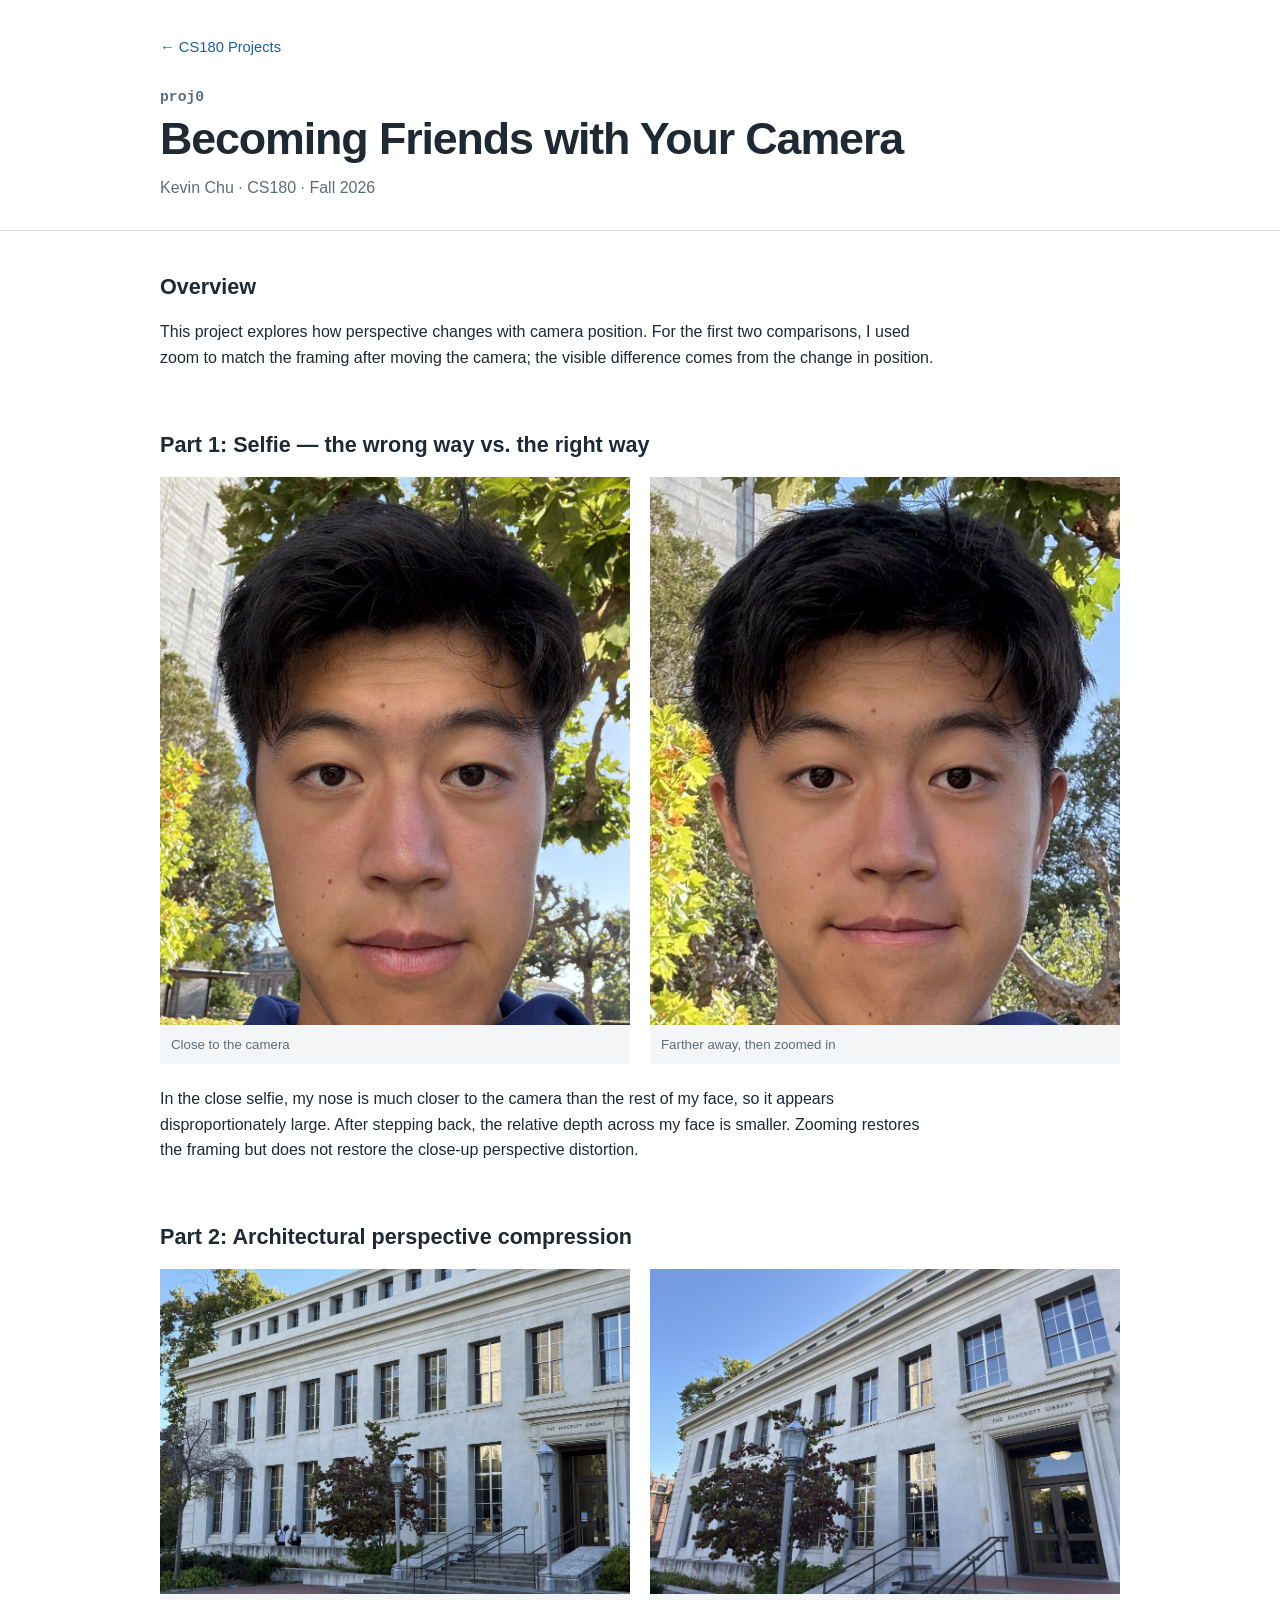
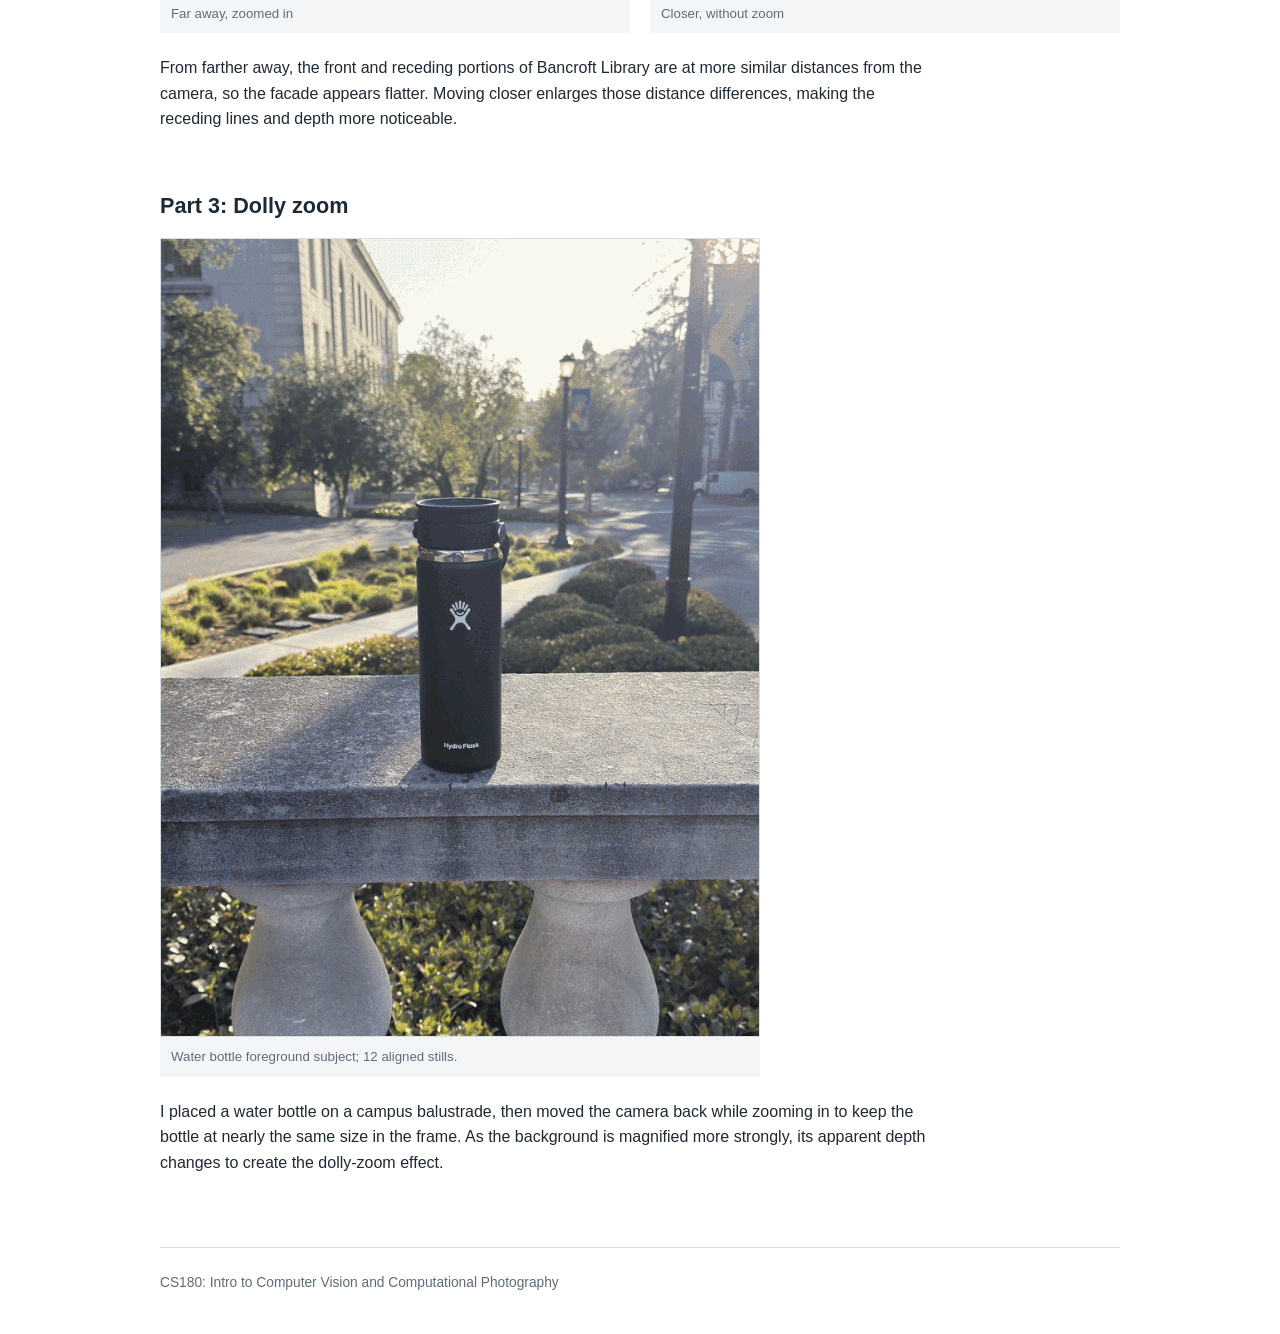
==== docs/proj0/index.html @ b99b8176 "Set up CS180 project hub" ====
<!doctype html>
<html lang="en">
  <head>
    <meta charset="utf-8" />
    <meta name="viewport" content="width=device-width, initial-scale=1" />
    <meta name="description" content="CS180 proj0: perspective, focal length, and the dolly zoom." />
    <title>proj0 | CS180</title>
    <link rel="stylesheet" href="style.css" />
  </head>
  <body>
    <header class="site-header">
      <div class="container">
        <a class="back-link" href="../">← CS180 Projects</a>
        <p class="project-label">proj0</p>
        <h1>Becoming Friends with Your Camera</h1>
        <p class="byline">Kevin Chu · CS180 · Fall 2026</p>
      </div>
    </header>

    <main class="container">
      <section class="overview" aria-labelledby="overview-heading">
        <h2 id="overview-heading">Overview</h2>
        <p>
          This project explores how perspective changes with camera position. For the
          first two comparisons, I used zoom to match the framing after moving the
          camera; the visible difference comes from the change in position.
        </p>
      </section>

      <section aria-labelledby="part1-heading">
        <h2 id="part1-heading">Part 1: Selfie — the wrong way vs. the right way</h2>
        <div class="image-pair selfie-pair">
          <figure>
            <img src="assets/selfie-close.jpg" alt="Close-up selfie taken from a short distance" />
            <figcaption>Close to the camera</figcaption>
          </figure>
          <figure>
            <img src="assets/selfie-far.jpg" alt="Selfie taken farther away and zoomed to match framing" />
            <figcaption>Farther away, then zoomed in</figcaption>
          </figure>
        </div>
        <p>
          In the close selfie, my nose is much closer to the camera than the rest of
          my face, so it appears disproportionately large. After stepping back, the
          relative depth across my face is smaller. Zooming restores the framing but
          does not restore the close-up perspective distortion.
        </p>
      </section>

      <section aria-labelledby="part2-heading">
        <h2 id="part2-heading">Part 2: Architectural perspective compression</h2>
        <div class="image-pair building-pair">
          <figure>
            <img src="assets/building-far.jpg" alt="Bancroft Library photographed from farther away with zoom" loading="lazy" />
            <figcaption>Far away, zoomed in</figcaption>
          </figure>
          <figure>
            <img src="assets/building-near.jpg" alt="Bancroft Library photographed from nearby at a wide angle" loading="lazy" />
            <figcaption>Closer, without zoom</figcaption>
          </figure>
        </div>
        <p>
          From farther away, the front and receding portions of Bancroft Library are
          at more similar distances from the camera, so the facade appears flatter.
          Moving closer enlarges those distance differences, making the receding lines
          and depth more noticeable.
        </p>
      </section>

      <section aria-labelledby="part3-heading">
        <h2 id="part3-heading">Part 3: Dolly zoom</h2>
        <figure class="gif-figure">
          <img
            src="assets/dolly-zoom.gif"
            alt="Animated dolly zoom of a water bottle on a campus balustrade"
            loading="lazy"
          />
          <figcaption>Water bottle foreground subject; 12 aligned stills.</figcaption>
        </figure>
        <p>
          I placed a water bottle on a campus balustrade, then moved the camera back
          while zooming in to keep the bottle at nearly the same size in the frame.
          As the background is magnified more strongly, its apparent depth changes to
          create the dolly-zoom effect.
        </p>
      </section>
    </main>

    <footer class="container">CS180: Intro to Computer Vision and Computational Photography</footer>
  </body>
</html>
---- docs/proj0/style.css ----
:root {
  --ink: #1f2933;
  --muted: #5f6c78;
  --line: #d9dee3;
  --link: #1d5f98;
}

* { box-sizing: border-box; }

body {
  margin: 0;
  color: var(--ink);
  background: #fff;
  font-family: Arial, Helvetica, sans-serif;
  font-size: 16px;
  line-height: 1.6;
}

.container { width: min(960px, calc(100% - 40px)); margin-inline: auto; }
.site-header { padding-block: 34px 30px; border-bottom: 1px solid var(--line); }
.back-link { color: var(--link); font-size: .92rem; text-decoration: none; }
.back-link:hover { text-decoration: underline; }
.project-label { margin: 26px 0 4px; color: var(--muted); font-family: ui-monospace, SFMono-Regular, Menlo, monospace; font-size: .92rem; font-weight: 700; }
h1 { margin: 0; font-size: clamp(2rem, 5vw, 2.8rem); line-height: 1.15; letter-spacing: -.025em; }
.byline { margin: 10px 0 0; color: var(--muted); }
main { padding-block: 42px 72px; }
section + section { margin-top: 60px; }
h2 { margin: 0 0 18px; font-size: 1.35rem; line-height: 1.3; }
p { max-width: 780px; margin: 22px 0 0; }
.overview { margin-top: 0; }
.overview p { margin-top: 0; }
.image-pair { display: grid; grid-template-columns: repeat(2, minmax(0, 1fr)); gap: 20px; }
figure { margin: 0; }
figure img { display: block; width: 100%; background: #f2f3f4; }
.selfie-pair figure { aspect-ratio: 4 / 5; overflow: hidden; }
.selfie-pair figure img { height: calc(100% - 39px); object-fit: cover; object-position: center top; }
.building-pair figure { aspect-ratio: 4 / 3.1; overflow: hidden; }
.building-pair figure img { height: calc(100% - 39px); object-fit: cover; }
figcaption { min-height: 39px; padding: 9px 11px; color: var(--muted); background: #f4f5f6; font-size: .83rem; }
.gif-figure { max-width: 600px; }
.gif-figure img { border: 1px solid var(--line); }
footer { padding-block: 24px 40px; color: var(--muted); border-top: 1px solid var(--line); font-size: .86rem; }

@media (max-width: 620px) {
  .container { width: min(100% - 32px, 960px); }
  .site-header { padding-block: 24px; }
  main { padding-block: 32px 56px; }
  section + section { margin-top: 46px; }
  .image-pair { grid-template-columns: 1fr; }
}
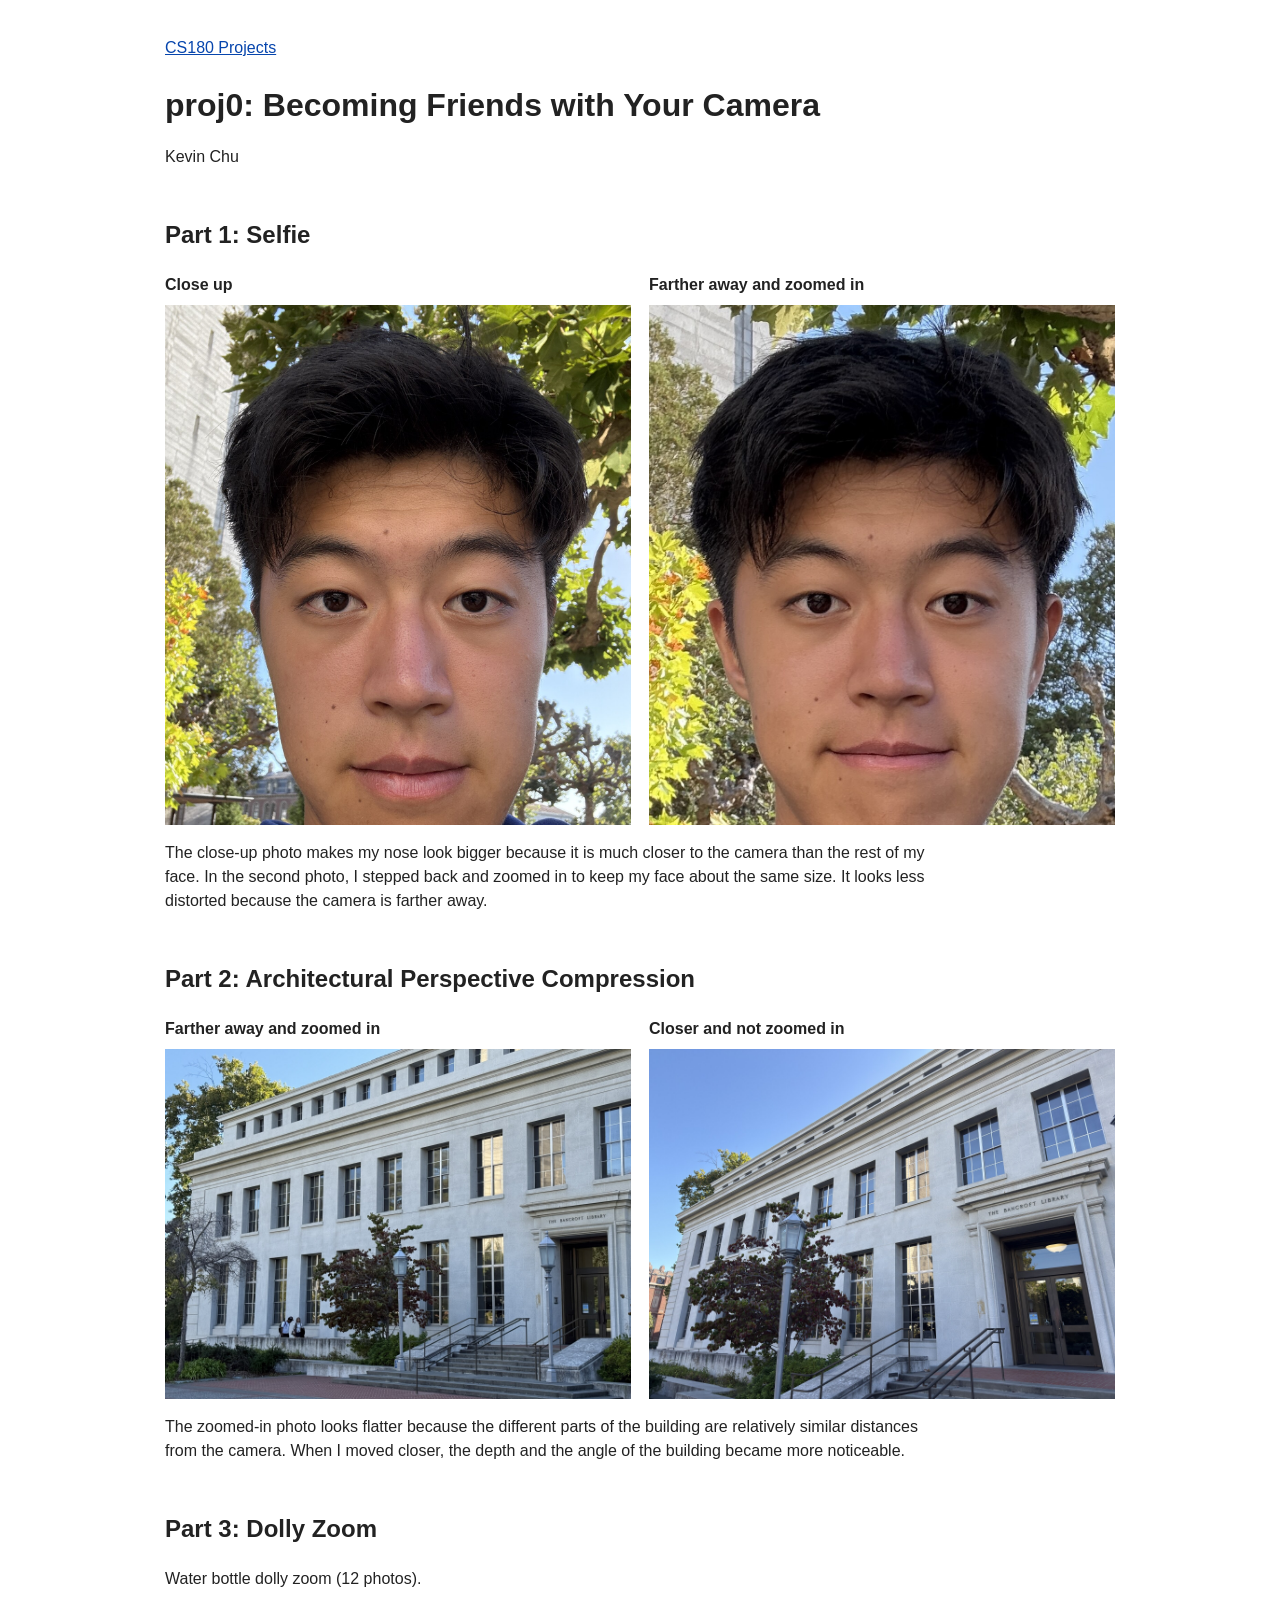
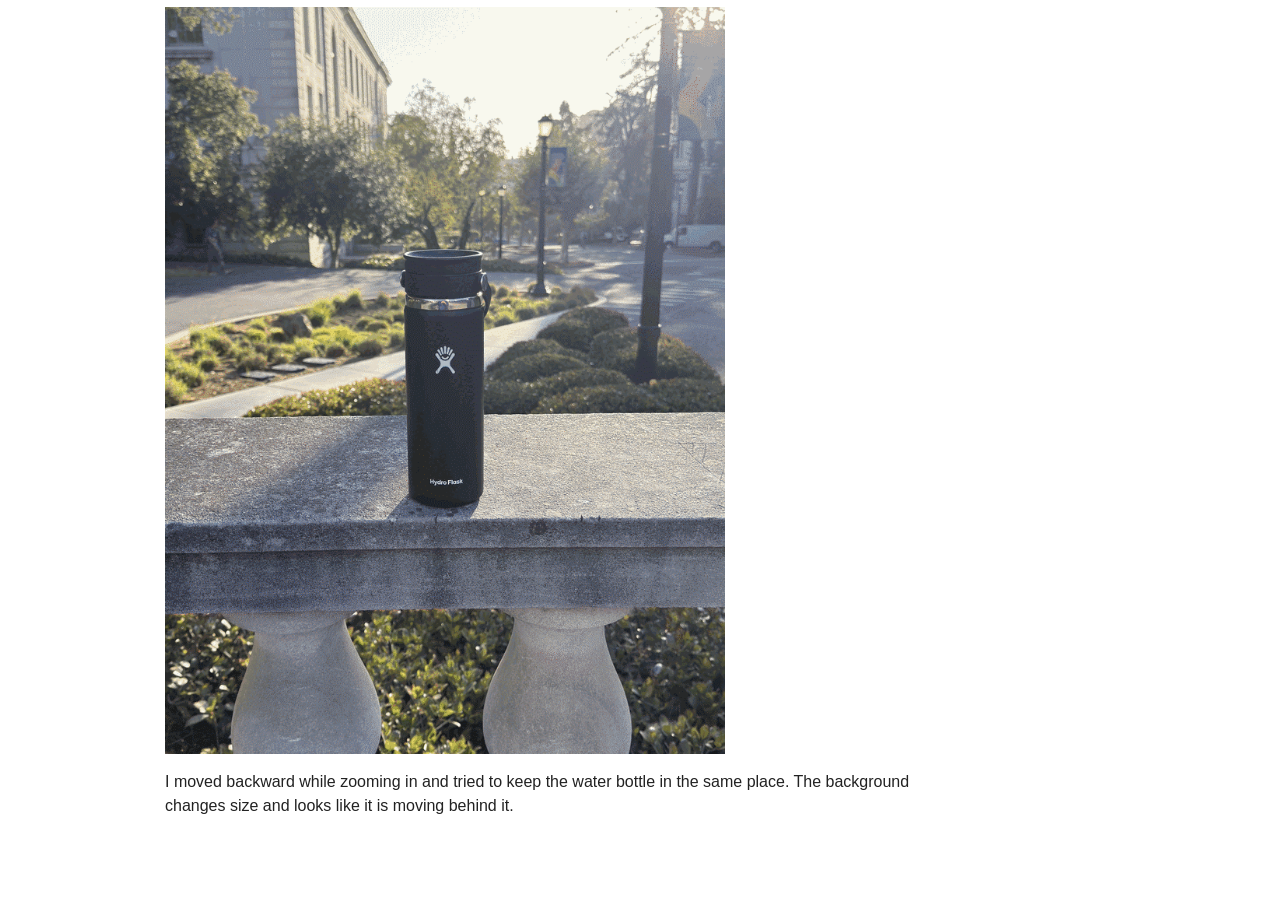
==== commit 2fcc7404: "Simplify project page" ====
--- a/docs/proj0/index.html
+++ b/docs/proj0/index.html
@@ -3,89 +3,57 @@
   <head>
     <meta charset="utf-8" />
     <meta name="viewport" content="width=device-width, initial-scale=1" />
-    <meta name="description" content="CS180 proj0: perspective, focal length, and the dolly zoom." />
-    <title>proj0 | CS180</title>
+    <title>proj0</title>
     <link rel="stylesheet" href="style.css" />
   </head>
   <body>
-    <header class="site-header">
-      <div class="container">
-        <a class="back-link" href="../">← CS180 Projects</a>
-        <p class="project-label">proj0</p>
-        <h1>Becoming Friends with Your Camera</h1>
-        <p class="byline">Kevin Chu · CS180 · Fall 2026</p>
+    <main>
+      <p><a href="../">CS180 Projects</a></p>
+      <h1>proj0: Becoming Friends with Your Camera</h1>
+      <p>Kevin Chu</p>
+
+      <h2>Part 1: Selfie</h2>
+      <div class="image-pair selfie-pair">
+        <div>
+          <p>Close up</p>
+          <img src="assets/selfie-close.jpg" alt="Close-up selfie" />
+        </div>
+        <div>
+          <p>Farther away and zoomed in</p>
+          <img src="assets/selfie-far.jpg" alt="Selfie taken farther away and zoomed in" />
+        </div>
       </div>
-    </header>
+      <p>
+        The close-up photo makes my nose look bigger because it is much closer to the
+        camera than the rest of my face. In the second photo, I stepped back and
+        zoomed in to keep my face about the same size. It looks less distorted because
+        the camera is farther away.
+      </p>
 
-    <main class="container">
-      <section class="overview" aria-labelledby="overview-heading">
-        <h2 id="overview-heading">Overview</h2>
-        <p>
-          This project explores how perspective changes with camera position. For the
-          first two comparisons, I used zoom to match the framing after moving the
-          camera; the visible difference comes from the change in position.
-        </p>
-      </section>
+      <h2>Part 2: Architectural Perspective Compression</h2>
+      <div class="image-pair building-pair">
+        <div>
+          <p>Farther away and zoomed in</p>
+          <img src="assets/building-far.jpg" alt="Building photographed from farther away and zoomed in" loading="lazy" />
+        </div>
+        <div>
+          <p>Closer and not zoomed in</p>
+          <img src="assets/building-near.jpg" alt="Building photographed from nearby without zoom" loading="lazy" />
+        </div>
+      </div>
+      <p>
+        The zoomed-in photo looks flatter because the different parts of the building
+        are relatively similar distances from the camera. When I moved closer, the
+        depth and the angle of the building became more noticeable.
+      </p>
 
-      <section aria-labelledby="part1-heading">
-        <h2 id="part1-heading">Part 1: Selfie — the wrong way vs. the right way</h2>
-        <div class="image-pair selfie-pair">
-          <figure>
-            <img src="assets/selfie-close.jpg" alt="Close-up selfie taken from a short distance" />
-            <figcaption>Close to the camera</figcaption>
-          </figure>
-          <figure>
-            <img src="assets/selfie-far.jpg" alt="Selfie taken farther away and zoomed to match framing" />
-            <figcaption>Farther away, then zoomed in</figcaption>
-          </figure>
-        </div>
-        <p>
-          In the close selfie, my nose is much closer to the camera than the rest of
-          my face, so it appears disproportionately large. After stepping back, the
-          relative depth across my face is smaller. Zooming restores the framing but
-          does not restore the close-up perspective distortion.
-        </p>
-      </section>
-
-      <section aria-labelledby="part2-heading">
-        <h2 id="part2-heading">Part 2: Architectural perspective compression</h2>
-        <div class="image-pair building-pair">
-          <figure>
-            <img src="assets/building-far.jpg" alt="Bancroft Library photographed from farther away with zoom" loading="lazy" />
-            <figcaption>Far away, zoomed in</figcaption>
-          </figure>
-          <figure>
-            <img src="assets/building-near.jpg" alt="Bancroft Library photographed from nearby at a wide angle" loading="lazy" />
-            <figcaption>Closer, without zoom</figcaption>
-          </figure>
-        </div>
-        <p>
-          From farther away, the front and receding portions of Bancroft Library are
-          at more similar distances from the camera, so the facade appears flatter.
-          Moving closer enlarges those distance differences, making the receding lines
-          and depth more noticeable.
-        </p>
-      </section>
-
-      <section aria-labelledby="part3-heading">
-        <h2 id="part3-heading">Part 3: Dolly zoom</h2>
-        <figure class="gif-figure">
-          <img
-            src="assets/dolly-zoom.gif"
-            alt="Animated dolly zoom of a water bottle on a campus balustrade"
-            loading="lazy"
-          />
-          <figcaption>Water bottle foreground subject; 12 aligned stills.</figcaption>
-        </figure>
-        <p>
-          I placed a water bottle on a campus balustrade, then moved the camera back
-          while zooming in to keep the bottle at nearly the same size in the frame.
-          As the background is magnified more strongly, its apparent depth changes to
-          create the dolly-zoom effect.
-        </p>
-      </section>
+      <h2>Part 3: Dolly Zoom</h2>
+      <p>Water bottle dolly zoom (12 photos).</p>
+      <img class="gif" src="assets/dolly-zoom.gif" alt="Dolly zoom GIF of a water bottle" loading="lazy" />
+      <p>
+        I moved backward while zooming in and tried to keep the water bottle in the
+        same place. The background changes size and looks like it is moving behind it.
+      </p>
     </main>
-
-    <footer class="container">CS180: Intro to Computer Vision and Computational Photography</footer>
   </body>
 </html>
--- a/docs/proj0/style.css
+++ b/docs/proj0/style.css
@@ -1,50 +1,32 @@
-:root {
-  --ink: #1f2933;
-  --muted: #5f6c78;
-  --line: #d9dee3;
-  --link: #1d5f98;
+body {
+  max-width: 950px;
+  margin: 36px auto;
+  padding: 0 20px 50px;
+  color: #222;
+  font-family: Arial, sans-serif;
+  font-size: 16px;
+  line-height: 1.5;
 }
 
-* { box-sizing: border-box; }
+h1 { margin-bottom: 4px; }
+h2 { margin-top: 48px; }
+p { max-width: 780px; }
+a { color: #0645ad; }
 
-body {
-  margin: 0;
-  color: var(--ink);
-  background: #fff;
-  font-family: Arial, Helvetica, sans-serif;
-  font-size: 16px;
-  line-height: 1.6;
+.image-pair {
+  display: grid;
+  grid-template-columns: repeat(2, minmax(0, 1fr));
+  gap: 18px;
 }
 
-.container { width: min(960px, calc(100% - 40px)); margin-inline: auto; }
-.site-header { padding-block: 34px 30px; border-bottom: 1px solid var(--line); }
-.back-link { color: var(--link); font-size: .92rem; text-decoration: none; }
-.back-link:hover { text-decoration: underline; }
-.project-label { margin: 26px 0 4px; color: var(--muted); font-family: ui-monospace, SFMono-Regular, Menlo, monospace; font-size: .92rem; font-weight: 700; }
-h1 { margin: 0; font-size: clamp(2rem, 5vw, 2.8rem); line-height: 1.15; letter-spacing: -.025em; }
-.byline { margin: 10px 0 0; color: var(--muted); }
-main { padding-block: 42px 72px; }
-section + section { margin-top: 60px; }
-h2 { margin: 0 0 18px; font-size: 1.35rem; line-height: 1.3; }
-p { max-width: 780px; margin: 22px 0 0; }
-.overview { margin-top: 0; }
-.overview p { margin-top: 0; }
-.image-pair { display: grid; grid-template-columns: repeat(2, minmax(0, 1fr)); gap: 20px; }
-figure { margin: 0; }
-figure img { display: block; width: 100%; background: #f2f3f4; }
-.selfie-pair figure { aspect-ratio: 4 / 5; overflow: hidden; }
-.selfie-pair figure img { height: calc(100% - 39px); object-fit: cover; object-position: center top; }
-.building-pair figure { aspect-ratio: 4 / 3.1; overflow: hidden; }
-.building-pair figure img { height: calc(100% - 39px); object-fit: cover; }
-figcaption { min-height: 39px; padding: 9px 11px; color: var(--muted); background: #f4f5f6; font-size: .83rem; }
-.gif-figure { max-width: 600px; }
-.gif-figure img { border: 1px solid var(--line); }
-footer { padding-block: 24px 40px; color: var(--muted); border-top: 1px solid var(--line); font-size: .86rem; }
+.image-pair p { margin: 0 0 8px; font-weight: bold; }
+.image-pair img { display: block; width: 100%; }
+.selfie-pair img { height: 520px; object-fit: cover; object-position: center top; }
+.building-pair img { height: 350px; object-fit: cover; }
+.gif { display: block; width: min(100%, 560px); }
 
-@media (max-width: 620px) {
-  .container { width: min(100% - 32px, 960px); }
-  .site-header { padding-block: 24px; }
-  main { padding-block: 32px 56px; }
-  section + section { margin-top: 46px; }
+@media (max-width: 650px) {
+  body { margin-top: 24px; }
   .image-pair { grid-template-columns: 1fr; }
+  .selfie-pair img, .building-pair img { height: auto; }
 }
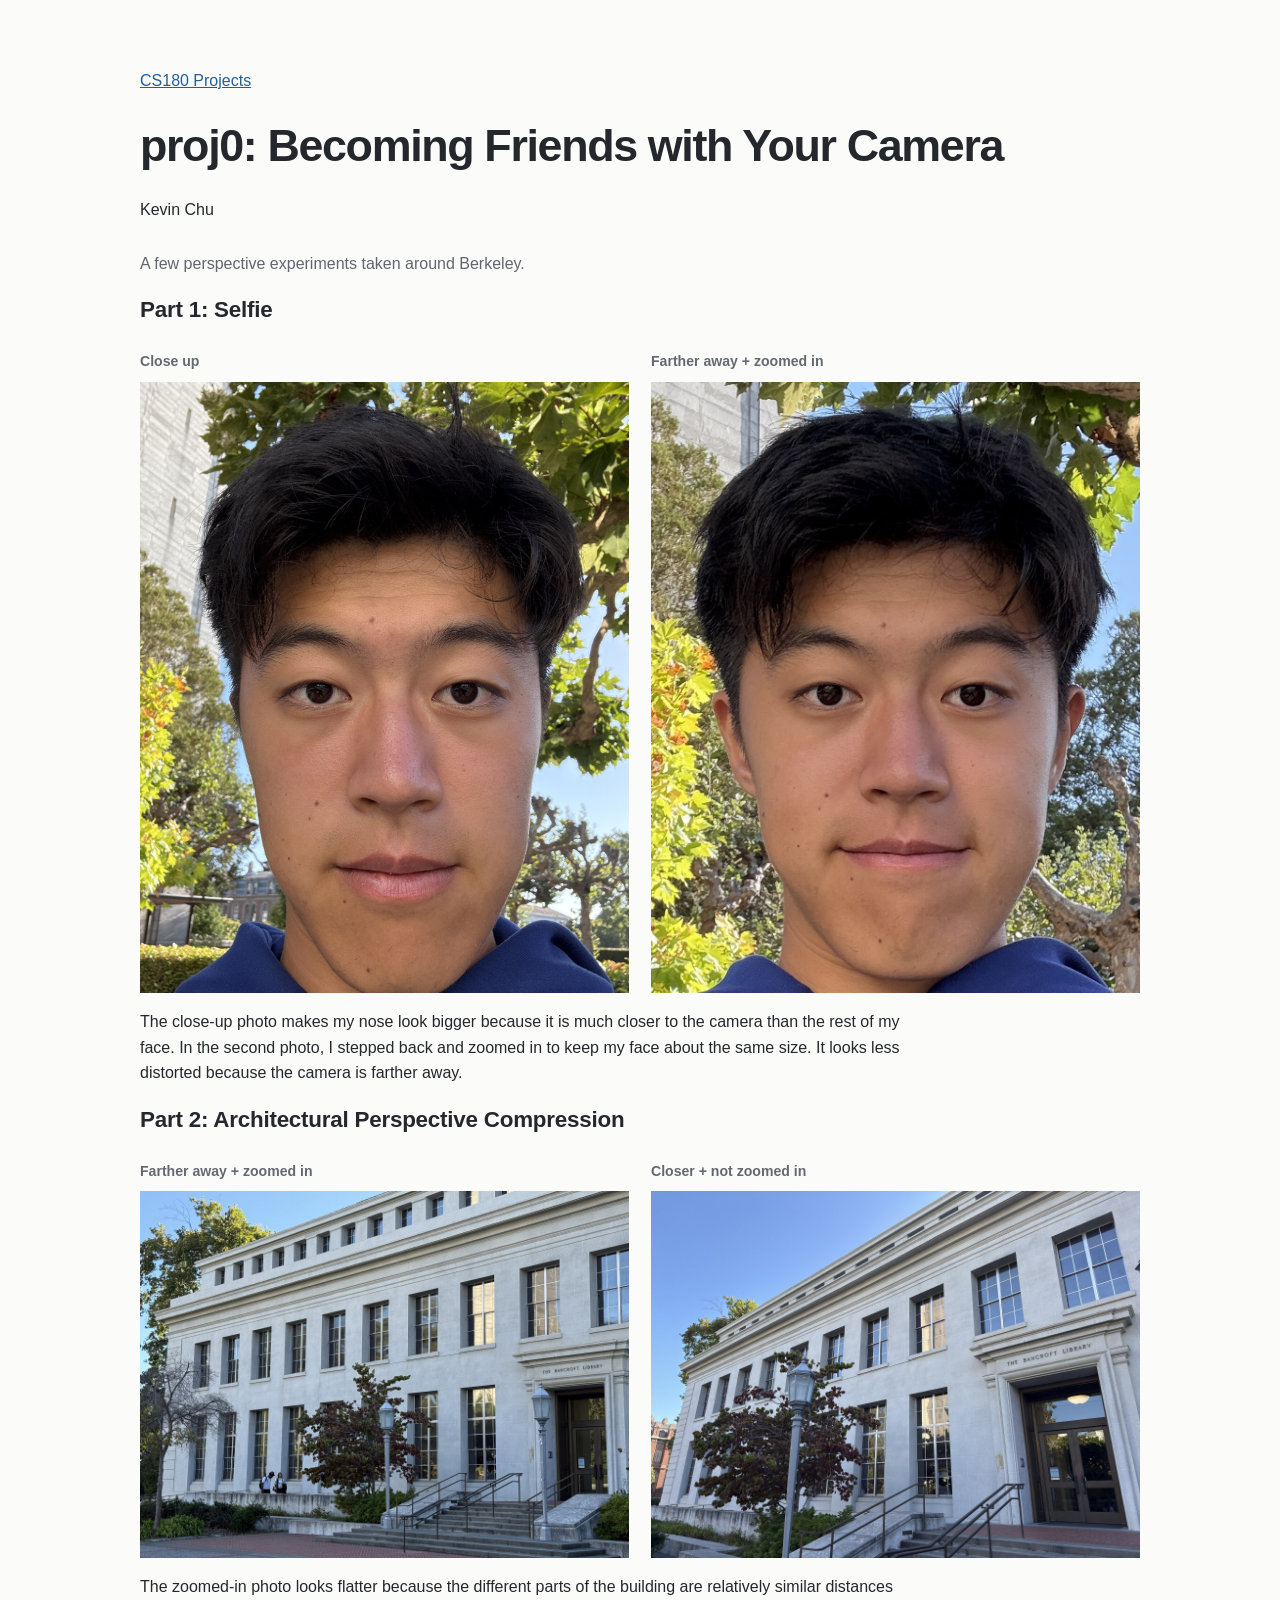
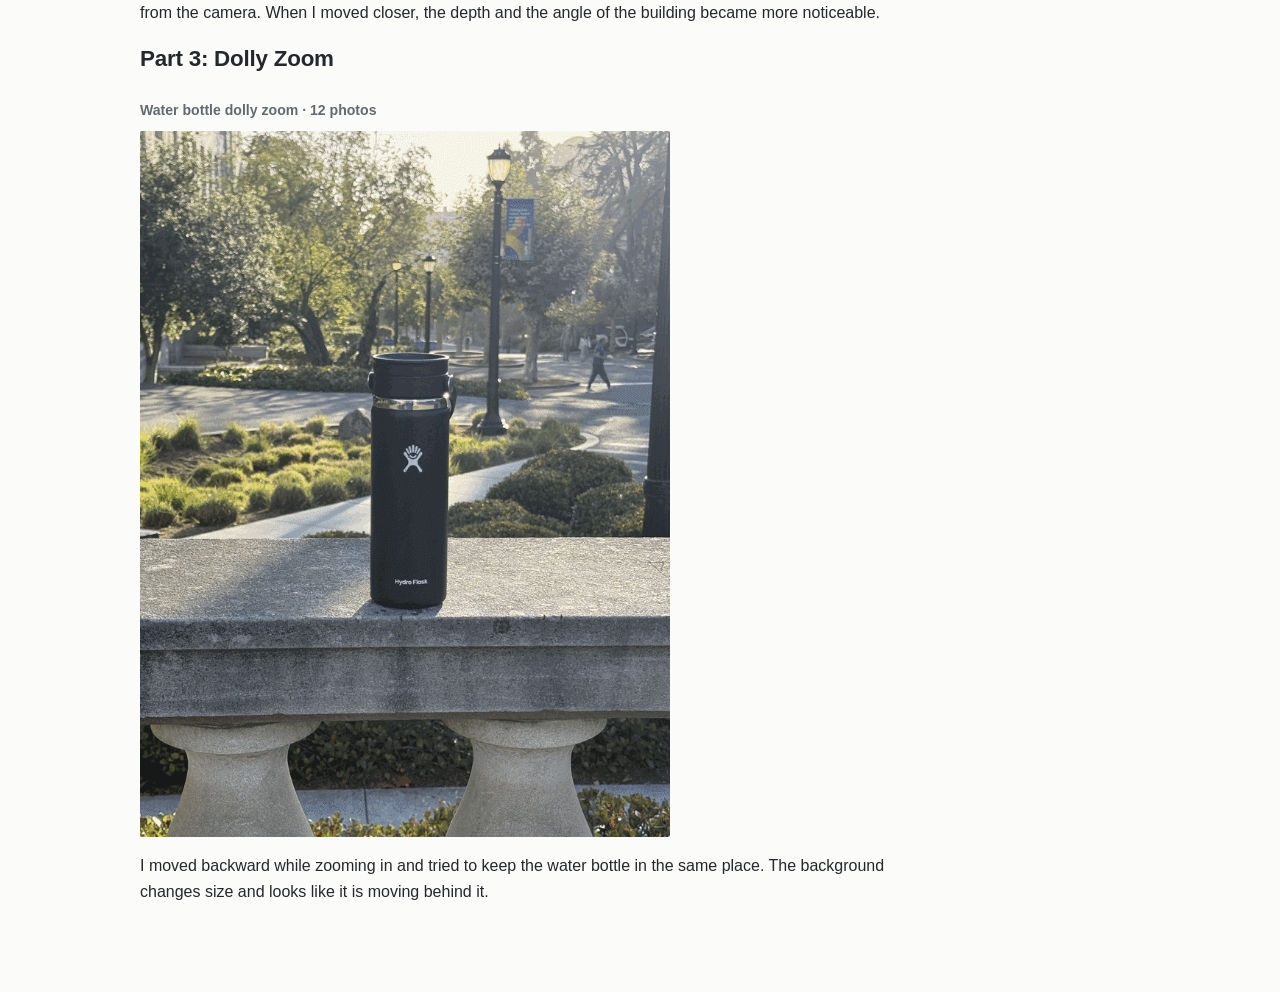
==== commit a65e2a0c: "Tidy project layout" ====
--- a/docs/proj0/index.html
+++ b/docs/proj0/index.html
@@ -11,15 +11,16 @@
       <p><a href="../">CS180 Projects</a></p>
       <h1>proj0: Becoming Friends with Your Camera</h1>
       <p>Kevin Chu</p>
+      <p class="intro">A few perspective experiments taken around Berkeley.</p>
 
       <h2>Part 1: Selfie</h2>
       <div class="image-pair selfie-pair">
-        <div>
-          <p>Close up</p>
+        <div class="image-item">
+          <p class="image-label">Close up</p>
           <img src="assets/selfie-close.jpg" alt="Close-up selfie" />
         </div>
-        <div>
-          <p>Farther away and zoomed in</p>
+        <div class="image-item">
+          <p class="image-label">Farther away + zoomed in</p>
           <img src="assets/selfie-far.jpg" alt="Selfie taken farther away and zoomed in" />
         </div>
       </div>
@@ -32,12 +33,12 @@
 
       <h2>Part 2: Architectural Perspective Compression</h2>
       <div class="image-pair building-pair">
-        <div>
-          <p>Farther away and zoomed in</p>
+        <div class="image-item">
+          <p class="image-label">Farther away + zoomed in</p>
           <img src="assets/building-far.jpg" alt="Building photographed from farther away and zoomed in" loading="lazy" />
         </div>
-        <div>
-          <p>Closer and not zoomed in</p>
+        <div class="image-item">
+          <p class="image-label">Closer + not zoomed in</p>
           <img src="assets/building-near.jpg" alt="Building photographed from nearby without zoom" loading="lazy" />
         </div>
       </div>
@@ -48,7 +49,7 @@
       </p>
 
       <h2>Part 3: Dolly Zoom</h2>
-      <p>Water bottle dolly zoom (12 photos).</p>
+      <p class="image-label">Water bottle dolly zoom · 12 photos</p>
       <img class="gif" src="assets/dolly-zoom.gif" alt="Dolly zoom GIF of a water bottle" loading="lazy" />
       <p>
         I moved backward while zooming in and tried to keep the water bottle in the
--- a/docs/proj0/style.css
+++ b/docs/proj0/style.css
@@ -1,32 +1,57 @@
 body {
-  max-width: 950px;
-  margin: 36px auto;
-  padding: 0 20px 50px;
-  color: #222;
+  max-width: 1000px;
+  margin: 0 auto;
+  padding: 52px 28px 72px;
+  color: #24272b;
+  background: #fbfbfa;
   font-family: Arial, sans-serif;
   font-size: 16px;
-  line-height: 1.5;
+  line-height: 1.6;
 }
 
-h1 { margin-bottom: 4px; }
-h2 { margin-top: 48px; }
-p { max-width: 780px; }
-a { color: #0645ad; }
+h1 {
+  margin: 10px 0 2px;
+  font-size: clamp(2rem, 4.5vw, 2.8rem);
+  letter-spacing: -.03em;
+}
+
+h2 {
+  margin: 0 0 22px;
+  font-size: 1.4rem;
+  letter-spacing: -.01em;
+}
+
+p { max-width: 760px; }
+a { color: #225f97; }
+.intro { margin-top: 28px; color: #60666d; }
+
+section {
+  margin-top: 58px;
+  padding-top: 32px;
+  border-top: 1px solid #dedfdf;
+}
 
 .image-pair {
   display: grid;
   grid-template-columns: repeat(2, minmax(0, 1fr));
-  gap: 18px;
+  gap: 22px;
 }
 
-.image-pair p { margin: 0 0 8px; font-weight: bold; }
-.image-pair img { display: block; width: 100%; }
-.selfie-pair img { height: 520px; object-fit: cover; object-position: center top; }
-.building-pair img { height: 350px; object-fit: cover; }
-.gif { display: block; width: min(100%, 560px); }
+.image-label {
+  margin: 0 0 9px;
+  color: #636970;
+  font-size: .88rem;
+  font-weight: 600;
+}
+
+.image-item { min-width: 0; }
+.image-item img { display: block; width: 100%; background: #eceeec; }
+.selfie-pair img { aspect-ratio: 4 / 5; object-fit: cover; object-position: center top; }
+.building-pair img { aspect-ratio: 4 / 3; object-fit: cover; }
+.gif { display: block; width: min(100%, 530px); border-radius: 2px; }
 
 @media (max-width: 650px) {
-  body { margin-top: 24px; }
+  body { padding: 28px 18px 52px; }
+  section { margin-top: 44px; padding-top: 25px; }
   .image-pair { grid-template-columns: 1fr; }
-  .selfie-pair img, .building-pair img { height: auto; }
 }
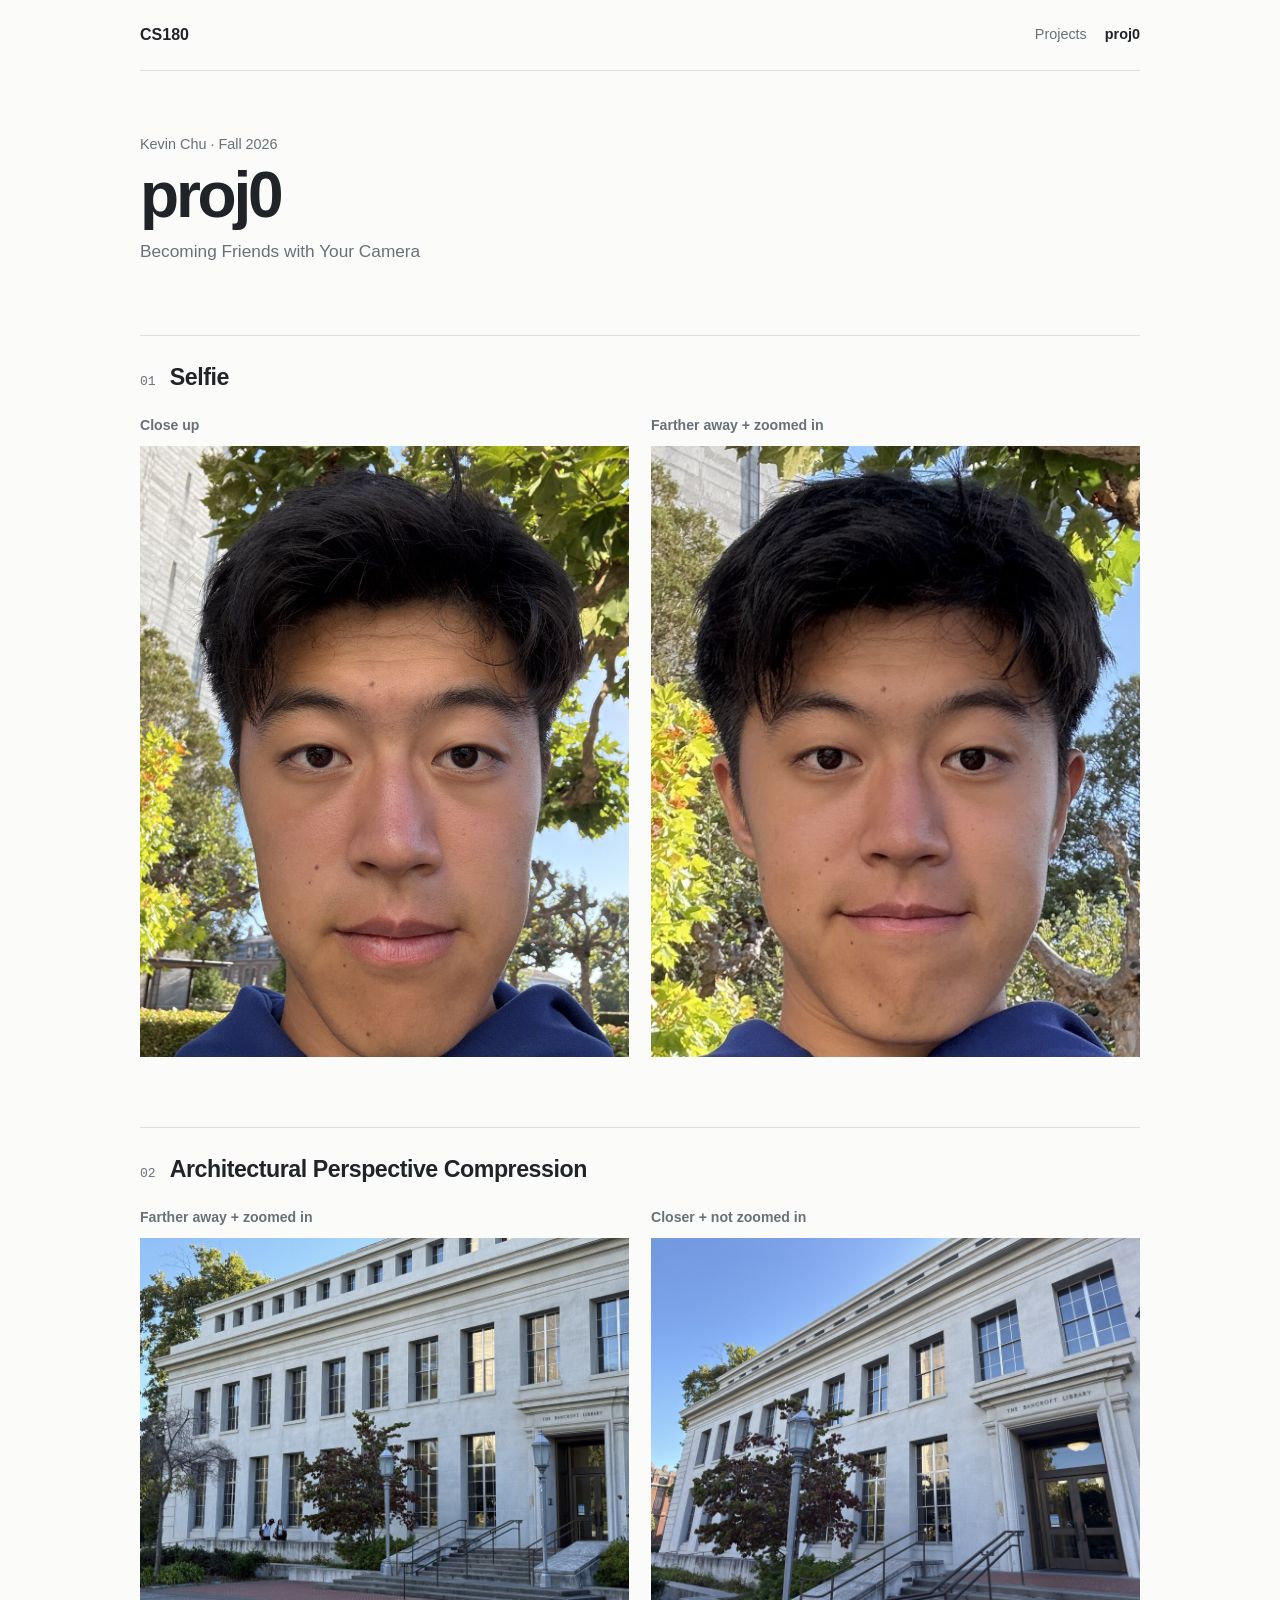
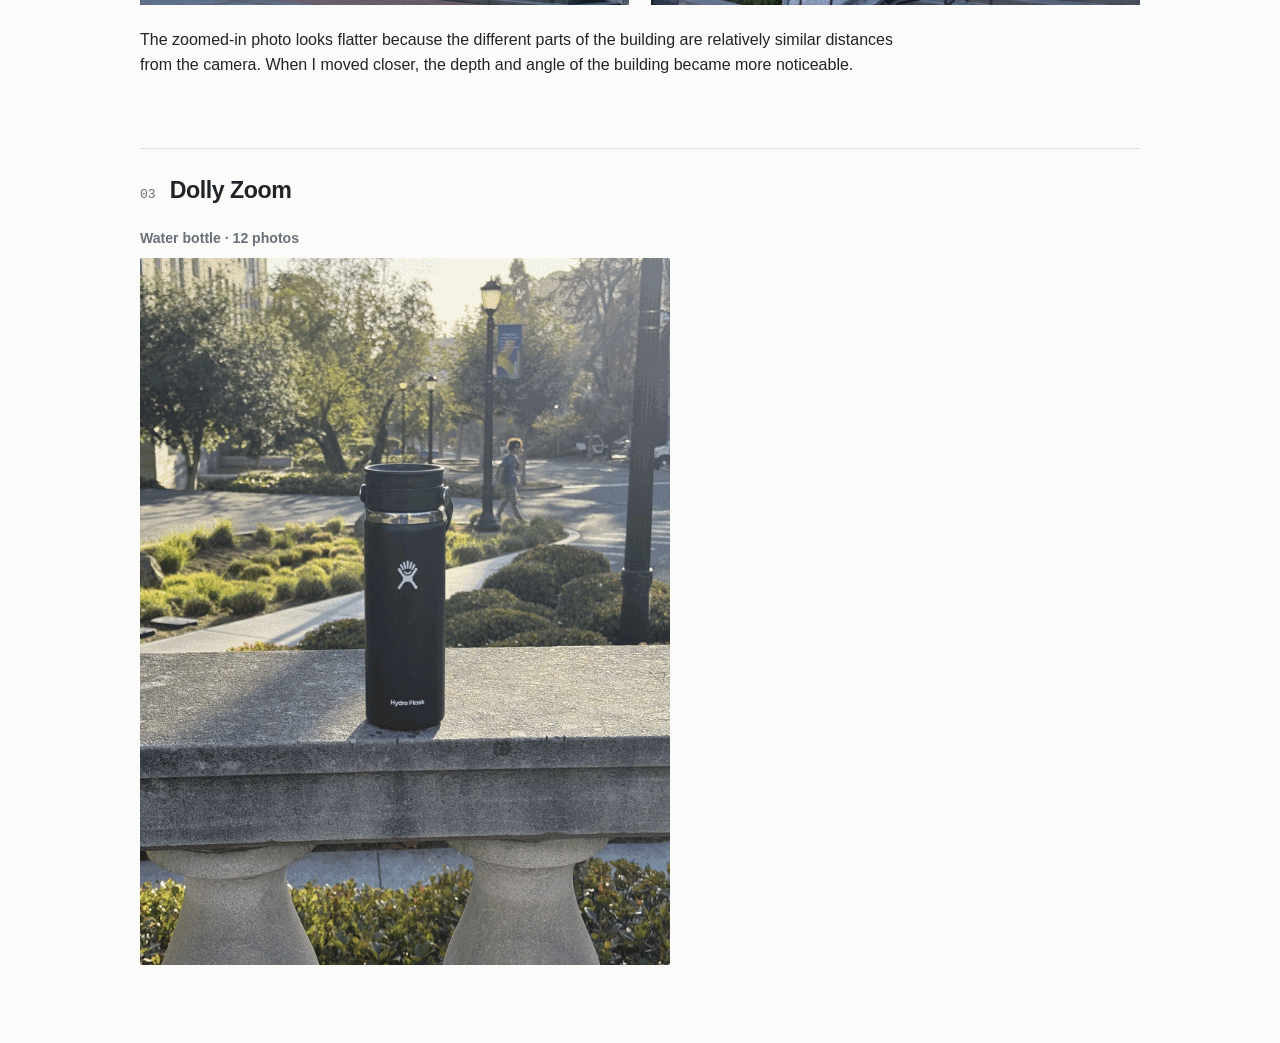
==== commit eb7cfaba: "Add project navigation" ====
--- a/docs/proj0/index.html
+++ b/docs/proj0/index.html
@@ -3,58 +3,62 @@
   <head>
     <meta charset="utf-8" />
     <meta name="viewport" content="width=device-width, initial-scale=1" />
-    <title>proj0</title>
+    <meta name="description" content="CS180 proj0: perspective, focal length, and the dolly zoom." />
+    <title>proj0 | CS180</title>
     <link rel="stylesheet" href="style.css" />
   </head>
   <body>
+    <header class="site-header">
+      <a class="brand" href="../">CS180</a>
+      <nav aria-label="Project navigation">
+        <a href="../">Projects</a>
+        <a class="active" href="./">proj0</a>
+      </nav>
+    </header>
+
     <main>
-      <p><a href="../">CS180 Projects</a></p>
-      <h1>proj0: Becoming Friends with Your Camera</h1>
-      <p>Kevin Chu</p>
-      <p class="intro">A few perspective experiments taken around Berkeley.</p>
+      <p class="eyebrow">Kevin Chu · Fall 2026</p>
+      <h1>proj0</h1>
+      <p class="subtitle">Becoming Friends with Your Camera</p>
 
-      <h2>Part 1: Selfie</h2>
-      <div class="image-pair selfie-pair">
-        <div class="image-item">
-          <p class="image-label">Close up</p>
-          <img src="assets/selfie-close.jpg" alt="Close-up selfie" />
+      <section>
+        <div class="section-heading"><span>01</span><h2>Selfie</h2></div>
+        <div class="image-pair selfie-pair">
+          <div class="image-item">
+            <p class="image-label">Close up</p>
+            <img src="assets/selfie-close.jpg" alt="Close-up selfie" />
+          </div>
+          <div class="image-item">
+            <p class="image-label">Farther away + zoomed in</p>
+            <img src="assets/selfie-far.jpg" alt="Selfie taken farther away and zoomed in" />
+          </div>
         </div>
-        <div class="image-item">
-          <p class="image-label">Farther away + zoomed in</p>
-          <img src="assets/selfie-far.jpg" alt="Selfie taken farther away and zoomed in" />
+      </section>
+
+      <section>
+        <div class="section-heading"><span>02</span><h2>Architectural Perspective Compression</h2></div>
+        <div class="image-pair building-pair">
+          <div class="image-item">
+            <p class="image-label">Farther away + zoomed in</p>
+            <img src="assets/building-far.jpg" alt="Building photographed from farther away and zoomed in" loading="lazy" />
+          </div>
+          <div class="image-item">
+            <p class="image-label">Closer + not zoomed in</p>
+            <img src="assets/building-near.jpg" alt="Building photographed from nearby without zoom" loading="lazy" />
+          </div>
         </div>
-      </div>
-      <p>
-        The close-up photo makes my nose look bigger because it is much closer to the
-        camera than the rest of my face. In the second photo, I stepped back and
-        zoomed in to keep my face about the same size. It looks less distorted because
-        the camera is farther away.
-      </p>
+        <p class="note">
+          The zoomed-in photo looks flatter because the different parts of the building
+          are relatively similar distances from the camera. When I moved closer, the
+          depth and angle of the building became more noticeable.
+        </p>
+      </section>
 
-      <h2>Part 2: Architectural Perspective Compression</h2>
-      <div class="image-pair building-pair">
-        <div class="image-item">
-          <p class="image-label">Farther away + zoomed in</p>
-          <img src="assets/building-far.jpg" alt="Building photographed from farther away and zoomed in" loading="lazy" />
-        </div>
-        <div class="image-item">
-          <p class="image-label">Closer + not zoomed in</p>
-          <img src="assets/building-near.jpg" alt="Building photographed from nearby without zoom" loading="lazy" />
-        </div>
-      </div>
-      <p>
-        The zoomed-in photo looks flatter because the different parts of the building
-        are relatively similar distances from the camera. When I moved closer, the
-        depth and the angle of the building became more noticeable.
-      </p>
-
-      <h2>Part 3: Dolly Zoom</h2>
-      <p class="image-label">Water bottle dolly zoom · 12 photos</p>
-      <img class="gif" src="assets/dolly-zoom.gif" alt="Dolly zoom GIF of a water bottle" loading="lazy" />
-      <p>
-        I moved backward while zooming in and tried to keep the water bottle in the
-        same place. The background changes size and looks like it is moving behind it.
-      </p>
+      <section>
+        <div class="section-heading"><span>03</span><h2>Dolly Zoom</h2></div>
+        <p class="image-label">Water bottle · 12 photos</p>
+        <img class="gif" src="assets/dolly-zoom.gif" alt="Dolly zoom GIF of a water bottle" loading="lazy" />
+      </section>
     </main>
   </body>
 </html>
--- a/docs/proj0/style.css
+++ b/docs/proj0/style.css
@@ -1,57 +1,58 @@
+:root {
+  --ink: #202327;
+  --muted: #687078;
+  --line: #dedfdf;
+  --link: #165f99;
+}
+
+* { box-sizing: border-box; }
+
 body {
-  max-width: 1000px;
+  width: min(1000px, calc(100% - 56px));
   margin: 0 auto;
-  padding: 52px 28px 72px;
-  color: #24272b;
+  color: var(--ink);
   background: #fbfbfa;
-  font-family: Arial, sans-serif;
+  font-family: Arial, Helvetica, sans-serif;
   font-size: 16px;
   line-height: 1.6;
 }
 
-h1 {
-  margin: 10px 0 2px;
-  font-size: clamp(2rem, 4.5vw, 2.8rem);
-  letter-spacing: -.03em;
+.site-header {
+  display: flex;
+  align-items: center;
+  justify-content: space-between;
+  padding: 22px 0;
+  border-bottom: 1px solid var(--line);
 }
 
-h2 {
-  margin: 0 0 22px;
-  font-size: 1.4rem;
-  letter-spacing: -.01em;
-}
+.brand { color: var(--ink); font-weight: 700; text-decoration: none; }
+nav { display: flex; gap: 18px; }
+nav a { color: var(--muted); font-size: .9rem; text-decoration: none; }
+nav a:hover { color: var(--link); }
+nav a.active { color: var(--ink); font-weight: 600; }
 
-p { max-width: 760px; }
-a { color: #225f97; }
-.intro { margin-top: 28px; color: #60666d; }
+main { padding: 62px 0 78px; }
+.eyebrow { margin: 0 0 7px; color: var(--muted); font-size: .9rem; }
+h1 { margin: 0; font-size: clamp(2.5rem, 6vw, 4rem); letter-spacing: -.05em; line-height: 1; }
+.subtitle { margin: 11px 0 0; color: var(--muted); font-size: 1.08rem; }
 
-section {
-  margin-top: 58px;
-  padding-top: 32px;
-  border-top: 1px solid #dedfdf;
-}
+section { margin-top: 70px; padding-top: 26px; border-top: 1px solid var(--line); }
+.section-heading { display: flex; gap: 14px; align-items: baseline; margin-bottom: 22px; }
+.section-heading span { color: var(--muted); font-family: ui-monospace, SFMono-Regular, Menlo, monospace; font-size: .82rem; }
+h2 { margin: 0; font-size: 1.45rem; letter-spacing: -.02em; line-height: 1.3; }
 
-.image-pair {
-  display: grid;
-  grid-template-columns: repeat(2, minmax(0, 1fr));
-  gap: 22px;
-}
-
-.image-label {
-  margin: 0 0 9px;
-  color: #636970;
-  font-size: .88rem;
-  font-weight: 600;
-}
-
+.image-pair { display: grid; grid-template-columns: repeat(2, minmax(0, 1fr)); gap: 22px; }
 .image-item { min-width: 0; }
+.image-label { margin: 0 0 9px; color: var(--muted); font-size: .88rem; font-weight: 600; }
 .image-item img { display: block; width: 100%; background: #eceeec; }
 .selfie-pair img { aspect-ratio: 4 / 5; object-fit: cover; object-position: center top; }
 .building-pair img { aspect-ratio: 4 / 3; object-fit: cover; }
+.note { max-width: 760px; margin: 22px 0 0; }
 .gif { display: block; width: min(100%, 530px); border-radius: 2px; }
 
 @media (max-width: 650px) {
-  body { padding: 28px 18px 52px; }
-  section { margin-top: 44px; padding-top: 25px; }
+  body { width: min(100% - 36px, 1000px); }
+  main { padding: 46px 0 58px; }
+  section { margin-top: 52px; }
   .image-pair { grid-template-columns: 1fr; }
 }
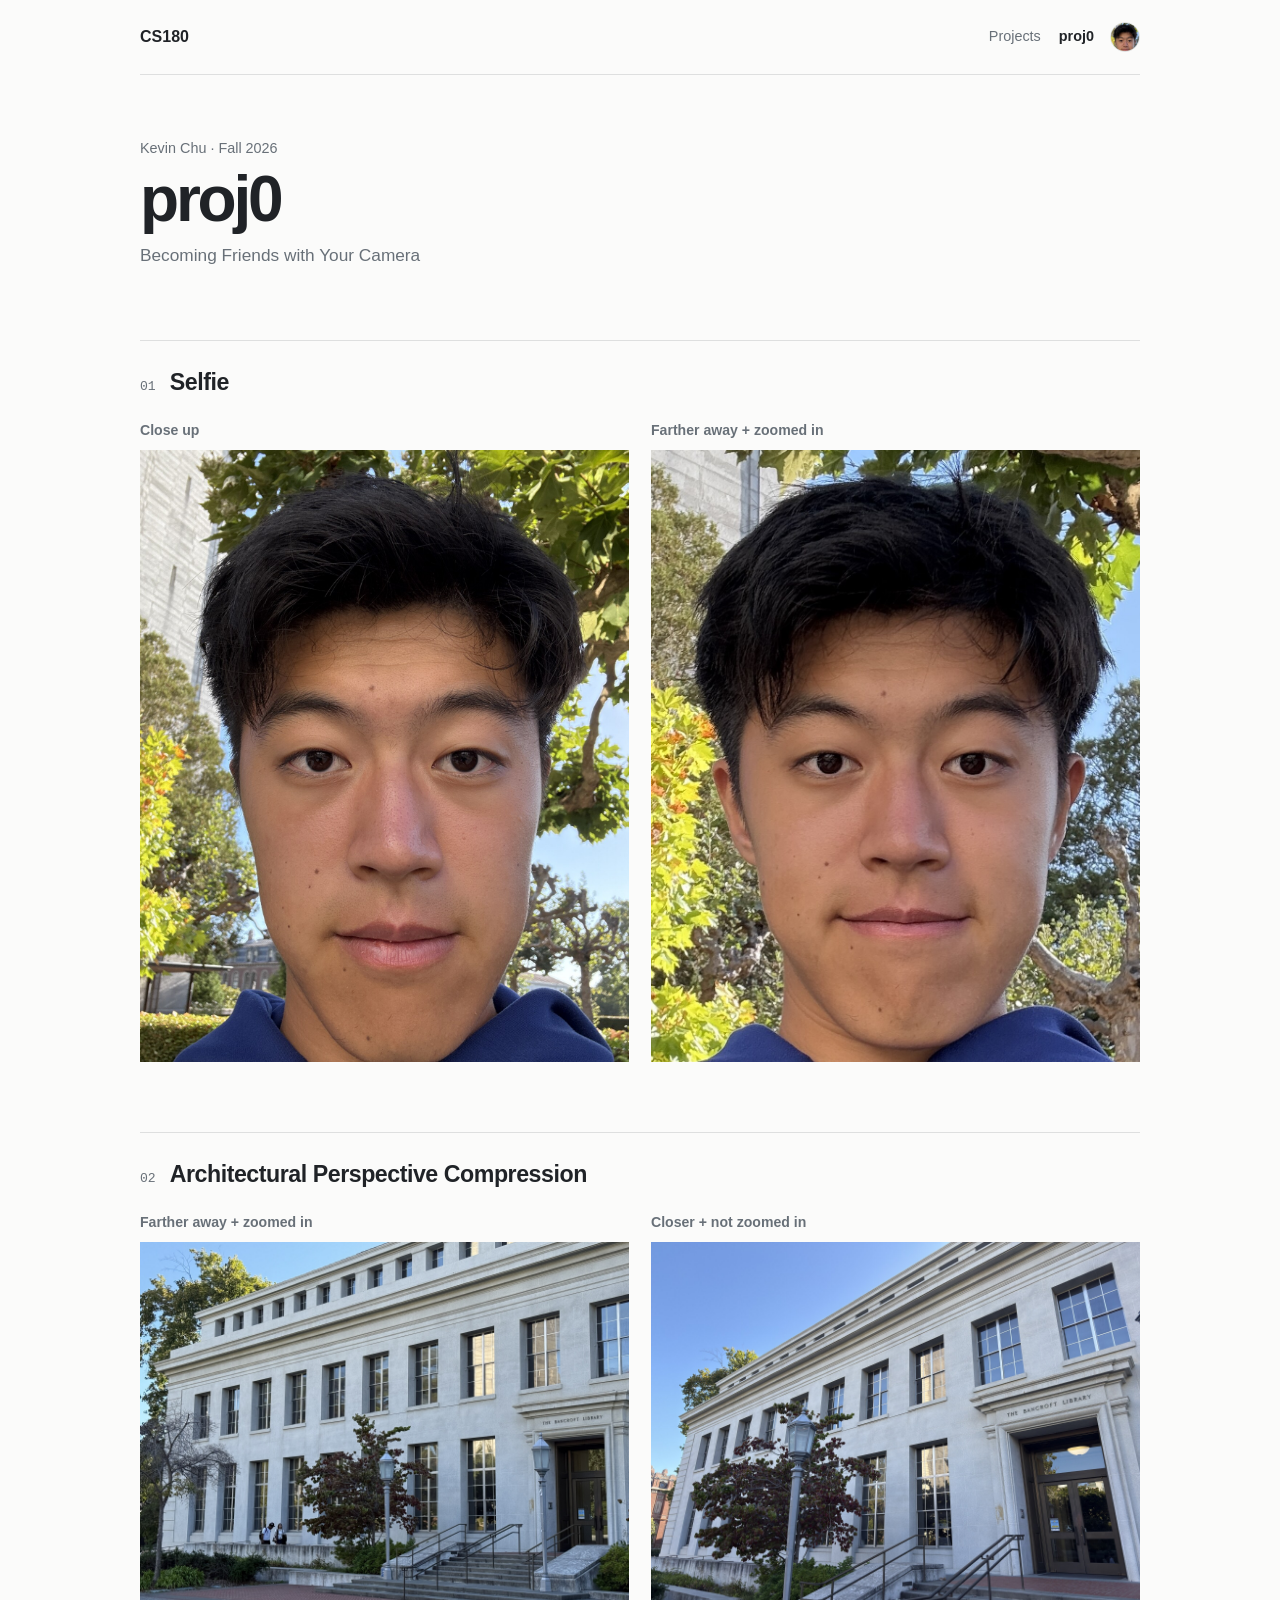
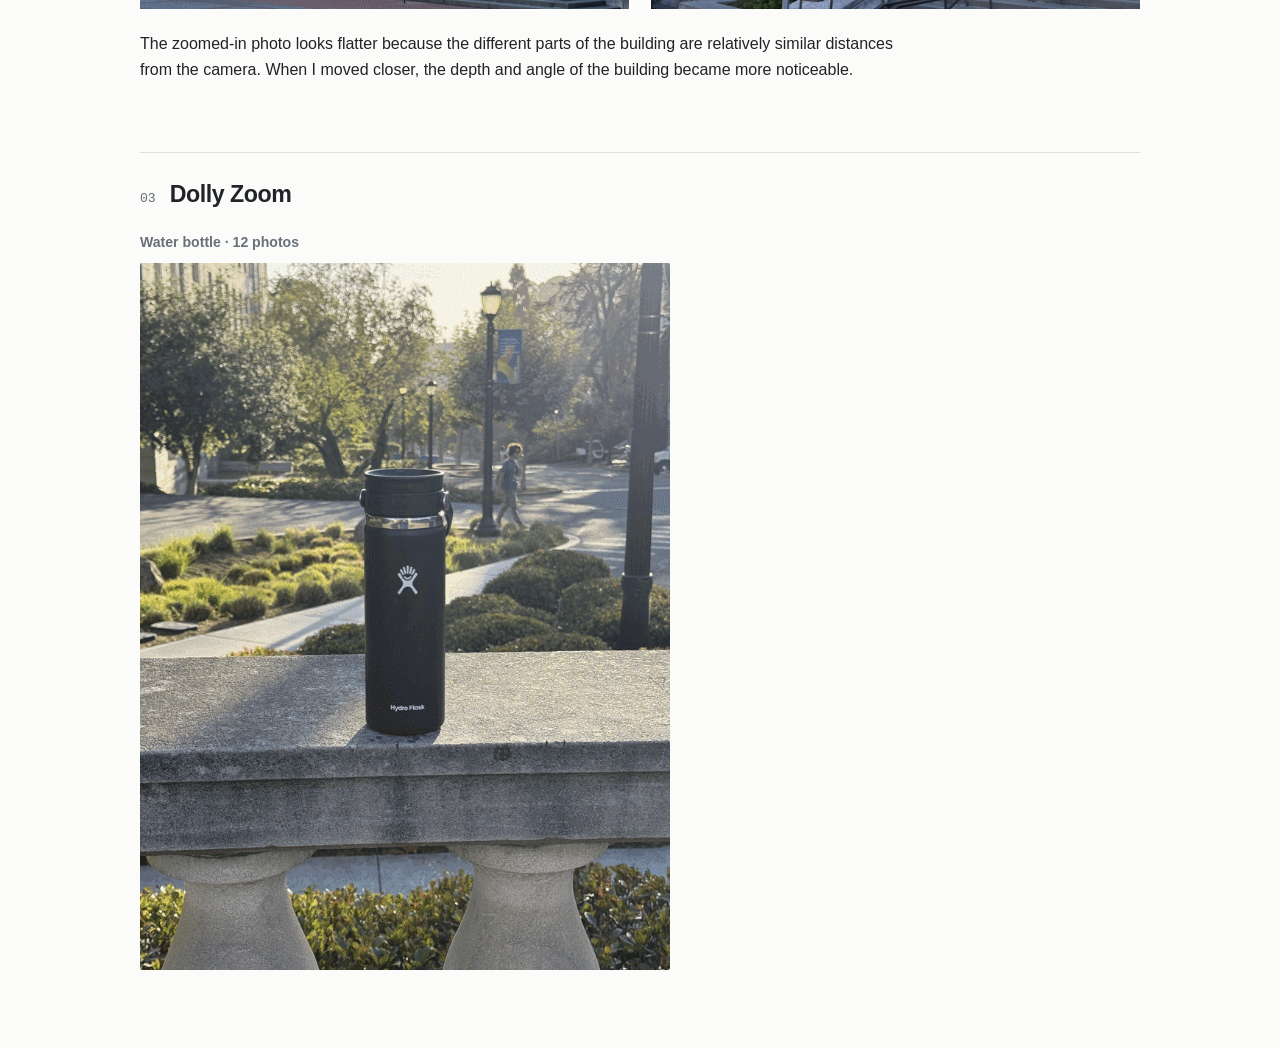
==== commit d4c198d3: "Polish header and print styles" ====
--- a/docs/proj0/index.html
+++ b/docs/proj0/index.html
@@ -10,10 +10,13 @@
   <body>
     <header class="site-header">
       <a class="brand" href="../">CS180</a>
-      <nav aria-label="Project navigation">
-        <a href="../">Projects</a>
-        <a class="active" href="./">proj0</a>
-      </nav>
+      <div class="header-actions">
+        <nav aria-label="Project navigation">
+          <a href="../">Projects</a>
+          <a class="active" href="./">proj0</a>
+        </nav>
+        <img class="avatar" src="assets/selfie-far.jpg" alt="Kevin Chu" />
+      </div>
     </header>
 
     <main>
--- a/docs/proj0/style.css
+++ b/docs/proj0/style.css
@@ -26,10 +26,12 @@
 }
 
 .brand { color: var(--ink); font-weight: 700; text-decoration: none; }
+.header-actions { display: flex; align-items: center; gap: 16px; }
 nav { display: flex; gap: 18px; }
 nav a { color: var(--muted); font-size: .9rem; text-decoration: none; }
 nav a:hover { color: var(--link); }
 nav a.active { color: var(--ink); font-weight: 600; }
+.avatar { width: 30px; height: 30px; border: 1px solid var(--line); border-radius: 50%; object-fit: cover; object-position: center top; }
 
 main { padding: 62px 0 78px; }
 .eyebrow { margin: 0 0 7px; color: var(--muted); font-size: .9rem; }
@@ -56,3 +58,25 @@
   section { margin-top: 52px; }
   .image-pair { grid-template-columns: 1fr; }
 }
+
+@media print {
+  @page { margin: .45in; }
+
+  body {
+    width: auto;
+    margin: 0;
+    color: #000;
+    background: #fff;
+    font-size: 10pt;
+  }
+
+  .site-header { padding: 0 0 12px; }
+  main { padding: 24px 0 0; }
+  section { margin-top: 30px; padding-top: 16px; break-inside: avoid-page; }
+  section:nth-of-type(2),
+  section:nth-of-type(3) { break-before: page; }
+  .image-pair { gap: 12px; }
+  .selfie-pair img { height: auto; }
+  .building-pair img { height: 2.2in; }
+  .gif { width: 3.6in; }
+}
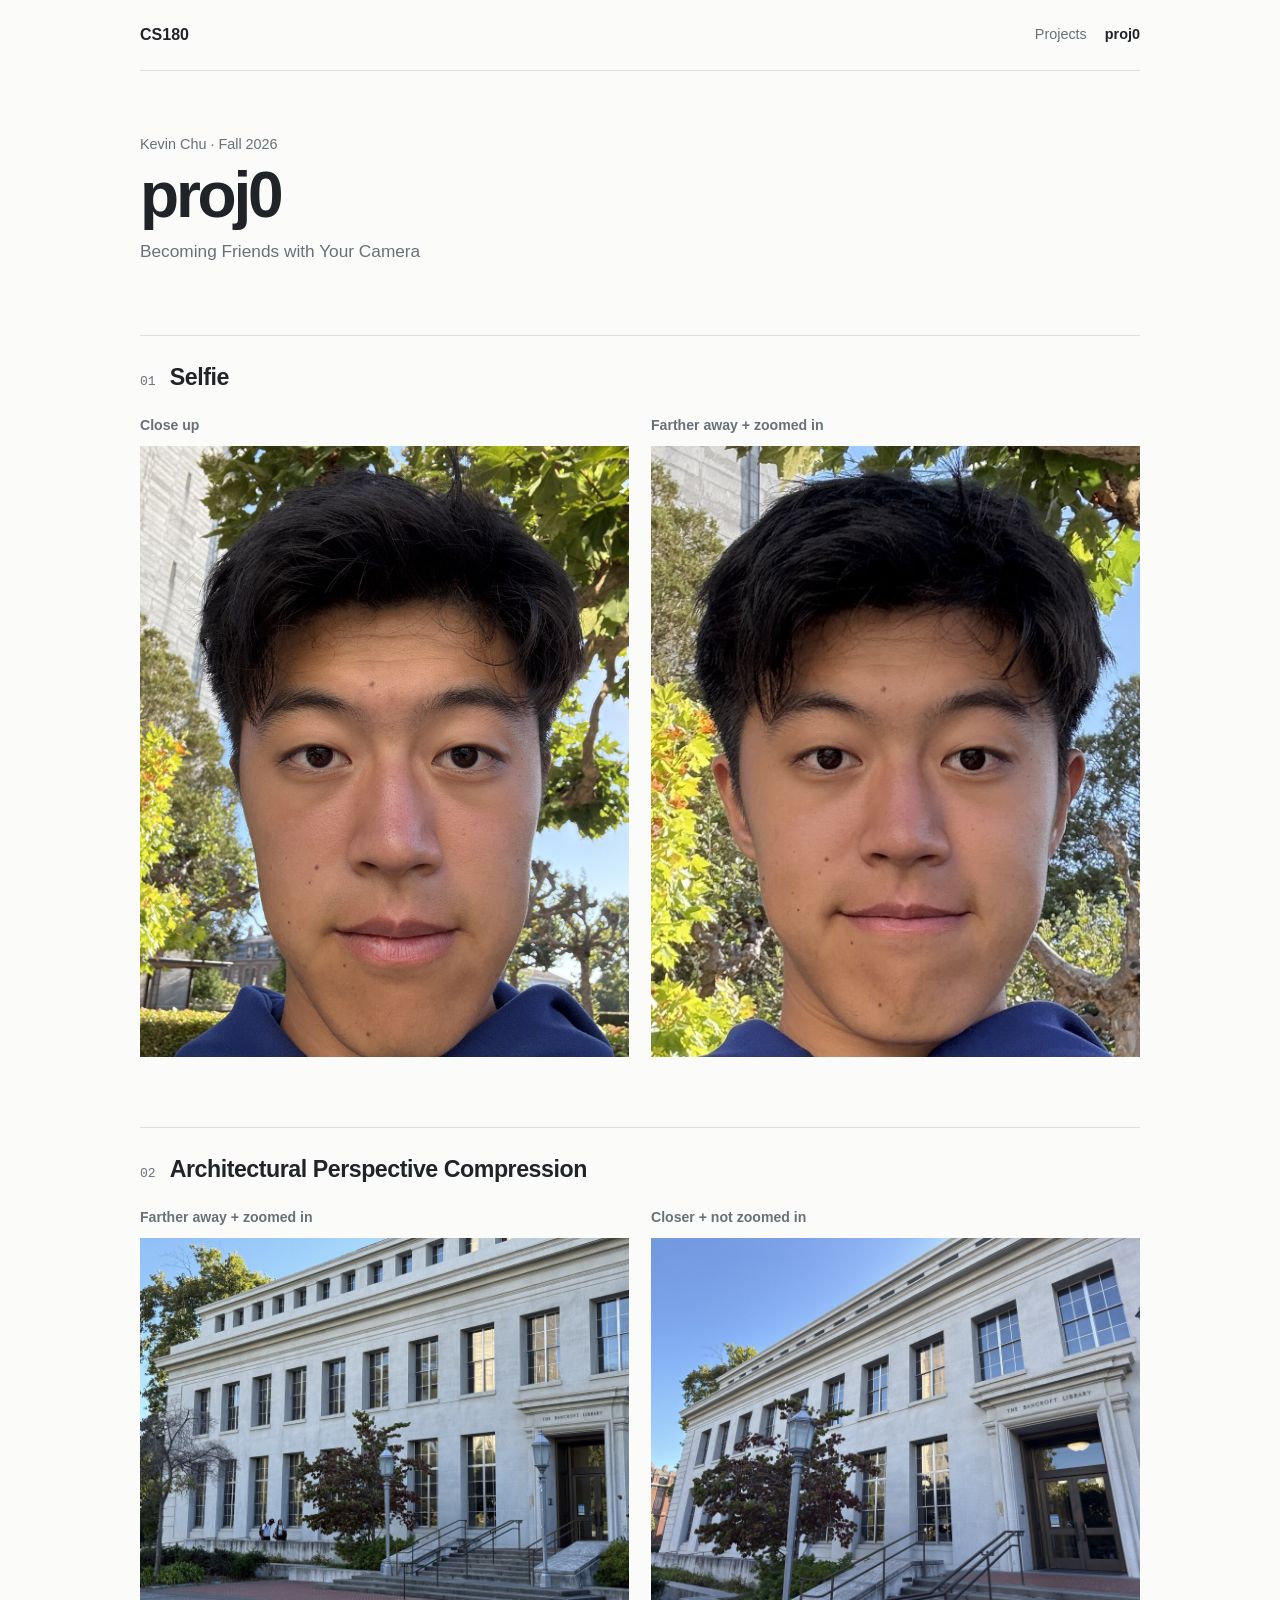
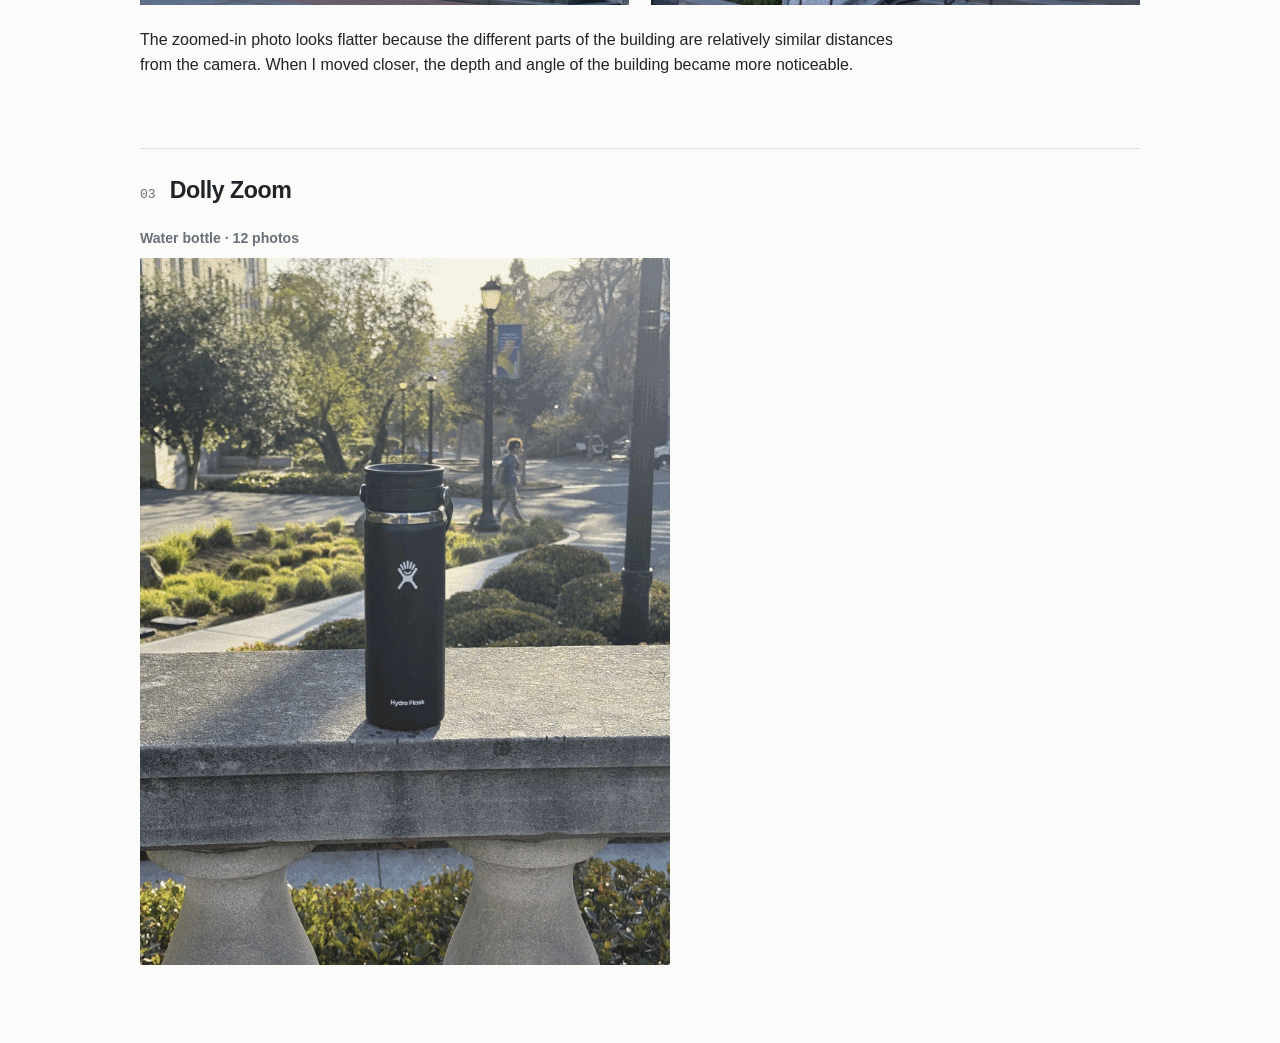
==== commit 365f900a: "Add site favicon" ====
--- a/docs/proj0/index.html
+++ b/docs/proj0/index.html
@@ -5,6 +5,7 @@
     <meta name="viewport" content="width=device-width, initial-scale=1" />
     <meta name="description" content="CS180 proj0: perspective, focal length, and the dolly zoom." />
     <title>proj0 | CS180</title>
+    <link rel="icon" type="image/png" href="../favicon.png" />
     <link rel="stylesheet" href="style.css" />
   </head>
   <body>
@@ -15,7 +16,6 @@
           <a href="../">Projects</a>
           <a class="active" href="./">proj0</a>
         </nav>
-        <img class="avatar" src="assets/selfie-far.jpg" alt="Kevin Chu" />
       </div>
     </header>
 
--- a/docs/proj0/style.css
+++ b/docs/proj0/style.css
@@ -31,7 +31,6 @@
 nav a { color: var(--muted); font-size: .9rem; text-decoration: none; }
 nav a:hover { color: var(--link); }
 nav a.active { color: var(--ink); font-weight: 600; }
-.avatar { width: 30px; height: 30px; border: 1px solid var(--line); border-radius: 50%; object-fit: cover; object-position: center top; }
 
 main { padding: 62px 0 78px; }
 .eyebrow { margin: 0 0 7px; color: var(--muted); font-size: .9rem; }
